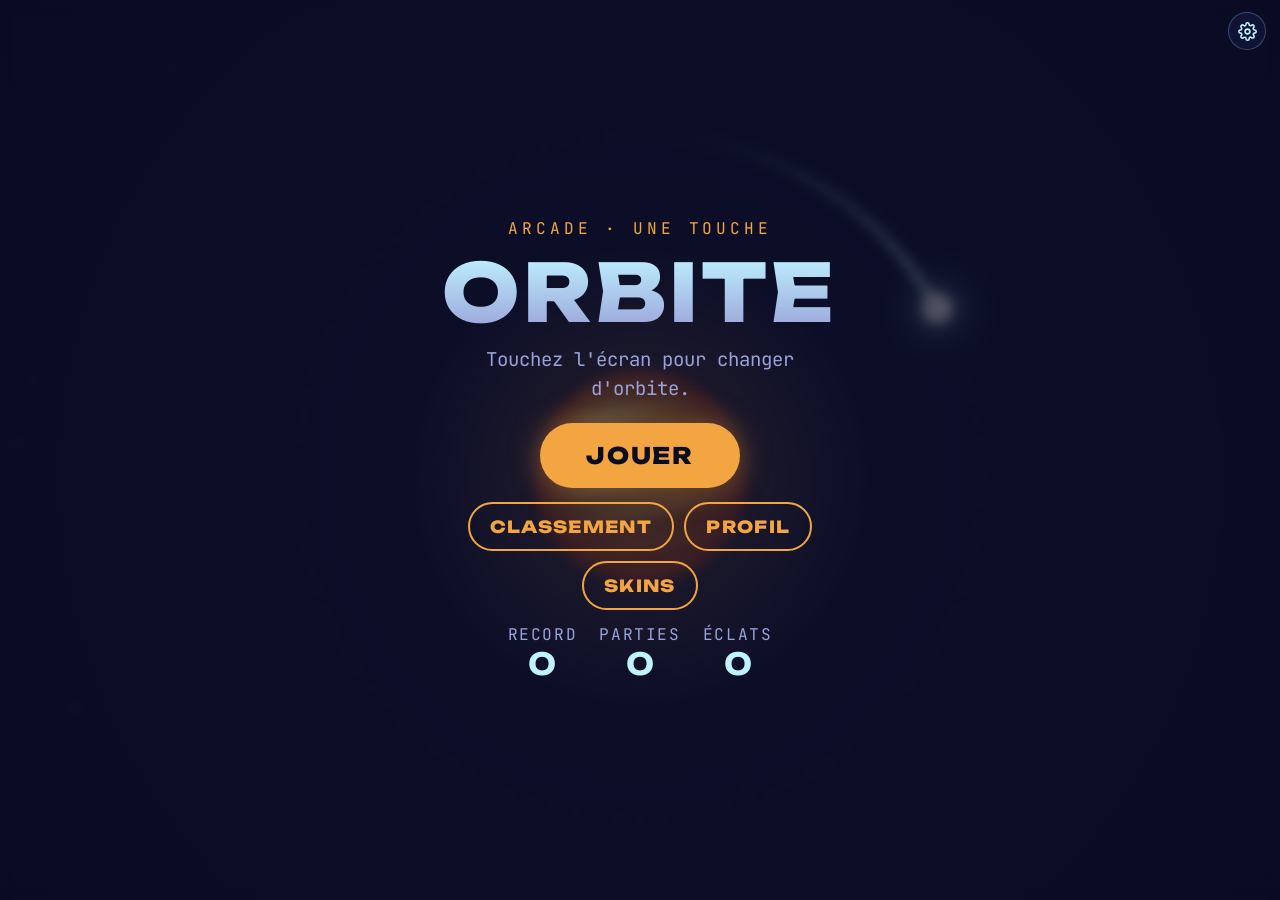
==== index.html @ b111a6ec "Version 2.2.2 (en test) : dessin allégé (halos, fond et planète copiés) Les halos des astéroïdes, de" ====
<!doctype html>
<html lang="fr">
<head>
<meta charset="utf-8">
<meta name="viewport" content="width=device-width, initial-scale=1, maximum-scale=1, user-scalable=no, viewport-fit=cover">
<meta name="apple-mobile-web-app-capable" content="yes">
<meta name="mobile-web-app-capable" content="yes">
<meta name="apple-mobile-web-app-status-bar-style" content="black-translucent">
<meta name="apple-mobile-web-app-title" content="Orbite">
<meta name="description" content="Jeu d'arcade à une touche : sautez d'une orbite à l'autre pour éviter les astéroïdes.">
<link rel="manifest" href="manifest.webmanifest">
<link rel="apple-touch-icon" href="icons/apple-touch-icon.png">
<link rel="icon" type="image/png" href="icons/icon-192.png">
<title>Orbite</title>
<meta name="theme-color" content="#0A0C22">
<link rel="preconnect" href="https://fonts.googleapis.com">
<link rel="stylesheet" href="https://fonts.googleapis.com/css2?family=Unbounded:wght@500;800&family=JetBrains+Mono:wght@500;700&display=swap">
<link rel="stylesheet" href="css/style.css?v=2.2.2">

</head>
<body>
<div id="stage"><canvas id="c" aria-label="Zone de jeu Orbite"></canvas></div>

<div class="hud" id="hud" hidden>
  <div class="score"><b id="sc">0</b><span id="hs">Record 0</span><span id="gm" class="gems">◆ 0</span></div>
  <div class="chrono"><b id="clock">0:00.0</b><span class="testtag" id="testTag" hidden></span></div>
  <div class="btns">
    <button class="icon" id="mute" aria-label="Couper le son"><svg viewBox="0 0 24 24" fill="none" stroke="currentColor" stroke-width="2" stroke-linecap="round" stroke-linejoin="round"><path d="M4 9h4l5-4v14l-5-4H4z"/><path id="wave" d="M16.5 8.5a5 5 0 0 1 0 7M19 6a8.5 8.5 0 0 1 0 12"/></svg></button>
    <button class="icon" id="pauseBtn" aria-label="Pause"><svg viewBox="0 0 24 24" fill="currentColor"><rect x="6" y="5" width="4" height="14" rx="1"/><rect x="14" y="5" width="4" height="14" rx="1"/></svg></button>
  </div>
</div>
<div class="banner" id="banner" hidden></div>
<div class="tuto" id="tuto" hidden>
  <div class="tuto-step" id="tutoStep"></div>
  <p id="tutoText"></p>
  <div class="tuto-prog" id="tutoProg"></div>
  <div class="tuto-row"><button class="pill buy" id="tutoNext" hidden>Suivant</button><button class="link" id="tutoSkip">Passer</button></div>
</div>
<div class="hint" id="hint" hidden>Touchez l'écran pour changer d'orbite</div>

<div class="overlay" id="menu">
  <div class="card">
    <button class="icon gear" id="setBtn" aria-label="Réglages"><svg viewBox="0 0 24 24" fill="none" stroke="currentColor" stroke-width="2" stroke-linecap="round" stroke-linejoin="round"><circle cx="12" cy="12" r="3"/><path d="M19.4 15a1.65 1.65 0 0 0 .33 1.82l.06.06a2 2 0 1 1-2.83 2.83l-.06-.06a1.65 1.65 0 0 0-1.82-.33 1.65 1.65 0 0 0-1 1.51V21a2 2 0 1 1-4 0v-.09A1.65 1.65 0 0 0 9 19.4a1.65 1.65 0 0 0-1.82.33l-.06.06a2 2 0 1 1-2.83-2.83l.06-.06A1.65 1.65 0 0 0 4.68 15a1.65 1.65 0 0 0-1.51-1H3a2 2 0 1 1 0-4h.09A1.65 1.65 0 0 0 4.6 9a1.65 1.65 0 0 0-.33-1.82l-.06-.06a2 2 0 1 1 2.83-2.83l.06.06A1.65 1.65 0 0 0 9 4.68a1.65 1.65 0 0 0 1-1.51V3a2 2 0 1 1 4 0v.09a1.65 1.65 0 0 0 1 1.51 1.65 1.65 0 0 0 1.82-.33l.06-.06a2 2 0 1 1 2.83 2.83l-.06.06A1.65 1.65 0 0 0 19.4 9a1.65 1.65 0 0 0 1.51 1H21a2 2 0 1 1 0 4h-.09a1.65 1.65 0 0 0-1.51 1z"/></svg></button>
    <div class="eyebrow">Arcade · une touche</div>
    <h1 id="title">ORBITE</h1>
    <p>Touchez l'écran pour changer d'orbite.</p>
    <button class="cta" id="play">JOUER</button>
    <div class="duo"><button class="cta ghost" id="boardBtn">CLASSEMENT</button><button class="cta ghost" id="profileBtn">PROFIL</button><button class="cta ghost" id="shopBtn">SKINS</button></div>
    <div class="stats"><div>Record<b id="menuBest">0</b></div><div>Parties<b id="menuGames">0</b></div><div>Éclats<b id="menuGems">0</b></div></div>
  </div>
</div>

<div class="overlay" id="howto" hidden>
  <div class="card">
    <div class="eyebrow">Comment jouer</div>
    <h2>Les règles</h2>
    <div class="rules">
      <span class="dot" style="background:var(--ion)"></span><span>Touchez l'écran pour faire sauter la sonde d'une orbite à l'autre</span>
      <span class="dot" style="background:var(--rock)"></span><span>Évitez les astéroïdes</span>
      <span class="dot" style="background:var(--ion)"></span><span>Votre score : le nombre de tours</span>
      <span class="dot" style="background:var(--sun)"></span><span>Classement en ligne : choisissez un pseudo, vos parties y sont envoyées automatiquement</span>
      <span class="dot" style="background:#FFFFFF"></span><span>Esquivez un astéroïde au tout dernier moment : c'est un frôlement. Enchaînez-les pour faire monter le multiplicateur (x2, x3…)</span>
      <span class="dot" style="background:var(--shard)"></span><span>Un éclat ◆ apparaît tous les 5 tours, à dépenser en skins</span>
      <span class="dot" style="background:transparent;border:2px solid var(--shard)"></span><span>Les éclats rares, collés à un astéroïde, valent 3 ◆</span>
      <span class="dot" style="background:#FF4D6D"></span><span>30 tours : pluie d'astéroïdes, ils arrivent plus souvent</span>
      <span class="dot" style="background:#19E6D2"></span><span>40 tours : astéroïdes rapides, repérez leur traînée</span>
      <span class="dot" style="background:#B46BFF"></span><span>50 tours : inversions du sens de rotation, puis tous les 8 tours</span>
      <span class="dot" style="background:#FFD66B"></span><span>Nouveau record : tout passe à l'or</span>
      <span class="dot" style="background:conic-gradient(#FF4D6D,#19E6D2,#B46BFF,#FFD66B,#FF4D6D)"></span><span>À chaque palier, son nom s'affiche en haut et les orbites prennent sa couleur</span>
    </div>
    <button class="cta" id="tutoAgain">REFAIRE LE DIDACTICIEL</button>
    <button class="link" id="howClose">Retour aux réglages</button>
  </div>
</div>

<div class="overlay" id="board" hidden>
  <div class="card boardcard">
    <div class="eyebrow">Classement en ligne</div>
    <h2>Les meilleurs</h2>
    <div class="seg" id="boardPeriod" role="group" aria-label="Période"><button data-p="week">Cette semaine</button><button data-p="all">Tous les temps</button></div>
    <div class="chips" id="boardSort" role="group" aria-label="Classer par"><button class="chip" data-s="laps">Tours</button><button class="chip" data-s="gems">Éclats ◆</button><button class="chip" data-s="chain">Série de frôlés</button></div>
    <div class="lbnote" id="boardNote"></div>
    <ol class="lb" id="boardList"></ol>
    <div class="lbmsg" id="boardMsg"></div>
    <div class="lbme" id="boardMe"></div>
    <button class="link" id="boardClose">Retour à l'accueil</button>
  </div>
</div>

<div class="overlay" id="pseudoBox" hidden>
  <div class="card">
    <div class="eyebrow">Classement en ligne</div>
    <h2>Votre pseudo</h2>
    <p>Il s'affichera dans le classement. De 3 à 16 caractères : lettres, chiffres, espace, point, tiret ou _.</p>
    <input class="field" id="pseudoInput" maxlength="16" autocomplete="off" autocapitalize="off" spellcheck="false" placeholder="Ex. : Comète_42" aria-label="Pseudo">
    <div class="pinfo" id="pseudoInfo"></div>
    <div class="err" id="pseudoErr" role="alert"></div>
    <button class="cta" id="pseudoOk">VALIDER</button>
    <button class="link" id="pseudoLater">Plus tard</button>
    <p class="note">Seuls votre pseudo et vos scores sont envoyés. Aucune donnée personnelle.</p>
  </div>
</div>

<div class="overlay" id="profile" hidden>
  <div class="card profcard">
    <div class="eyebrow">Profil</div>
    <canvas class="avatar" id="profAvatar" aria-hidden="true"></canvas>
    <div class="pname" id="profName"></div>
    <div class="ranks" id="profRanks"></div>
    <section class="psec"><h3>Performances</h3>
      <div class="pgrid">
        <div class="ptile phero"><div><div class="pl">Record</div><div class="pv" id="pBest">0 tours</div></div><div class="pl" id="pBestDate"></div></div>
        <div class="ptile"><div class="pv" id="pChain">x0</div><div class="pl">Meilleure série de frôlements</div></div>
        <div class="ptile"><div class="pv" id="pNearRun">0</div><div class="pl">Frôlements en une partie</div></div>
        <div class="ptile"><div class="pv gold" id="pGemsRun">0 ◆</div><div class="pl">Éclats en une partie</div></div>
        <div class="ptile"><div class="pv" id="pLongest">0:00</div><div class="pl">Plus longue partie</div></div>
      </div>
    </section>
    <section class="psec"><h3>Progression</h3>
      <div class="plist">
        <div class="prow"><span>Parties jouées</span><b id="pGames">0</b></div>
        <div class="prow"><span>Moyenne par partie</span><b id="pAvg">0 tours</b></div>
        <div class="prow"><span>Tours cumulés</span><b id="pLaps">0</b></div>
        <div class="prow"><span>Sauts cumulés</span><b id="pHops">0</b></div>
        <div class="prow"><span>Frôlements cumulés</span><b id="pNear">0</b></div>
        <div class="prow"><span>Éclats gagnés au total</span><b id="pGems">0 ◆</b></div>
      </div>
    </section>
    <section class="psec"><h3>Collection</h3>
      <div class="pskins" id="pSkins"></div>
      <div class="pprog"><span>Skins : <b id="pSkinCount">1 / 7</b></span><span id="pMezen"></span><div class="pbar"><i id="pMezenBar"></i></div></div>
    </section>
    <section class="psec"><h3>Bientôt</h3>
      <div class="psoon"><div><b>Défis du jour</b>Des défis renouvelés chaque jour</div><div><b>Skin secret</b>??? Atteindre une série de x…</div></div>
    </section>
    <div class="pfoot" id="profSince"></div>
    <button class="link" id="profClose">Retour à l'accueil</button>
  </div>
</div>

<div class="overlay" id="unlock" hidden>
  <div class="card">
    <div class="eyebrow" style="color:var(--shard)">Nouveau skin débloqué</div>
    <canvas class="unlockcv" id="unlockCv" aria-hidden="true"></canvas>
    <h2 id="unlockName"></h2>
    <div class="rarchip" id="unlockRar"></div>
    <button class="cta" id="unlockShare">PARTAGER</button>
    <button class="link" id="unlockClose">Continuer</button>
  </div>
</div>

<div class="overlay" id="sharebox" hidden>
  <div class="card">
    <div class="eyebrow">Partager</div>
    <img class="shareimg" id="shareImg" alt="Image à partager">
    <p class="note" id="shareHint"></p>
    <button class="cta" id="shareGo">PARTAGER</button>
    <button class="cta ghost" id="shareCopy">COPIER LE TEXTE</button>
    <button class="link" id="shareClose">Fermer</button>
  </div>
</div>

<div class="overlay" id="notice" hidden>
  <div class="card">
    <div class="eyebrow" style="color:var(--rock)">Progression corrigée</div>
    <h2>Pris la main dans le sac</h2>
    <p>Votre progression a été corrigée : des éclats et des skins avaient été obtenus en dehors du jeu, petit tricheur. Si vous avez des réclamations, veuillez vous plaindre au Boss !</p>
    <button class="cta" id="noticeOk">COMPRIS CHEF</button>
  </div>
</div>

<div class="overlay" id="settings" hidden>
  <div class="card setcard">
    <div class="eyebrow">Réglages</div>
    <h2>Réglages</h2>
    <div class="sgroup">
      <div class="srow"><div><b>Son</b><small>Effets sonores du jeu et des menus</small></div><button class="switch" id="swSound" role="switch" aria-label="Son"><i></i></button></div>
      <div class="srow"><div><b>Vibrations</b><small id="vibNote">Petites vibrations pendant la partie</small></div><button class="switch" id="swVib" role="switch" aria-label="Vibrations"><i></i></button></div>
      <div class="srow"><div><b>Réduire les effets lumineux</b><small>Atténue les éclairs, les secousses de l'écran et les étoiles filantes</small></div><button class="switch" id="swFx" role="switch" aria-label="Réduire les effets lumineux"><i></i></button></div>
      <div class="srow"><div><b>Afficher le chrono</b><small>Le temps de la partie, en haut de l'écran</small></div><button class="switch" id="swClock" role="switch" aria-label="Afficher le chrono"><i></i></button></div>
    </div>
    <div class="sgroup">
      <div class="srow"><div><b>Pseudo</b><small id="setPseudo">Aucun pseudo</small></div><button class="pill" id="setPseudoBtn">Changer</button></div>
      <div class="srow"><div><b>Comment jouer</b><small>Toutes les règles du jeu</small></div><button class="pill" id="howBtn">Voir</button></div>
      <div class="srow"><div><b>Didacticiel</b><small>Revoir comment jouer, pas à pas</small></div><button class="pill" id="setTuto">Revoir</button></div>
      <div class="srow"><div><b>Nouveautés</b><small>Version <span id="verLabel"></span></small></div><button class="pill" id="newsBtn">Voir</button></div>
    </div>
    <div class="sgroup scontact">
      <b>Un bug ? Une idée ?</b>
      <p>Envoie-moi un message en privé, fais pas le timide&nbsp;!</p>
    </div>
    <button class="link" id="setClose">Retour à l'accueil</button>
  </div>
</div>

<div class="overlay" id="shop" hidden>
  <div class="card shopcard">
    <div class="eyebrow">Boutique</div>
    <h2>Skins de la sonde</h2>
    <div class="wallet">◆ <b id="wallet">0</b> éclats</div>
    <div class="confirm" id="confirm" hidden>
      <p id="confirmText"></p>
      <div class="row"><button class="pill buy" id="confirmYes">Acheter</button><button class="pill" id="confirmNo">Annuler</button></div>
    </div>
    <div class="skins" id="skins"></div>
    <button class="link" id="shopClose">Retour à l'accueil</button>
  </div>
</div>

<div class="overlay" id="news" hidden>
  <div class="card">
    <div class="eyebrow">Nouveautés</div>
    <h2 id="newsTitle"></h2>
    <div class="newsdate" id="newsDate"></div>
    <ul class="notes" id="newsList"></ul>
    <button class="cta" id="newsOk">COMPRIS</button>
    <button class="link" id="newsHistoryBtn">Voir toutes les versions</button>
    <div class="history" id="newsHistory" hidden></div>
  </div>
</div>
<button class="updatebar" id="updateBar" hidden>Nouvelle version disponible <b>Toucher pour mettre à jour</b></button>

<div class="overlay" id="paused" hidden>
  <div class="card">
    <div class="eyebrow">Pause</div>
    <h2>En suspens</h2>
    <button class="cta" id="resume">REPRENDRE</button>
    <button class="link" id="homeFromPause">Retour à l'accueil</button>
  </div>
</div>

<!-- hidden test mode: tap the ORBITE title 5 times on the home screen -->
<div class="overlay" id="test" hidden>
  <div class="card">
    <div class="eyebrow">Mode test</div>
    <h2>Commencer au tour</h2>
    <div class="stepper">
      <button class="icon" id="lapMinus" aria-label="Un tour de moins">−</button>
      <input id="lapInput" type="number" inputmode="numeric" min="0" max="200" step="1" value="29" aria-label="Tour de départ">
      <button class="icon" id="lapPlus" aria-label="Un tour de plus">+</button>
    </div>
    <div class="chips" id="lapChips">
      <button class="chip" data-lap="0">0</button><button class="chip" data-lap="29">29</button><button class="chip" data-lap="39">39</button><button class="chip" data-lap="49">49</button><button class="chip" data-lap="57">57</button><button class="chip" data-lap="70">70</button>
    </div>
    <p class="note">29 : juste avant la pluie<br>39 : avant les astéroïdes rapides<br>49 et 57 : avant une inversion</p>
    <div class="chips" id="kindChips" role="group" aria-label="Type de partie">
      <button class="chip" data-kind="random">Tirage normal</button><button class="chip" data-kind="normal">Normale</button><button class="chip" data-kind="hard">Difficile</button>
    </div>
    <div class="chips"><button class="chip" id="addGems">+1 000 ◆</button><button class="chip" id="unlockMezen">Débloquer Mezen</button><button class="chip" id="resetSkins">Remettre la boutique à zéro</button></div>
    <button class="cta" id="testGo">LANCER LE TEST</button>
    <button class="link" id="testClose">Fermer</button>
    <p class="note">Les parties de test ne comptent ni dans le record ni dans le nombre de parties.</p>
  </div>
</div>

<div class="overlay" id="over" hidden>
  <div class="card">
    <div class="eyebrow" id="overTitle">Collision</div>
    <div class="big" id="finalScore">0</div>
    <div class="eyebrow" style="color:var(--mist)">tours</div>
    <div class="new" id="newBest" hidden>Nouveau record</div>
    <div class="stats"><div>Record<b id="overBest">0</b></div><div>Temps<b id="overTime">0:00.0</b></div><div>Éclats<b id="overShards">0</b></div><div>Frôlés<b id="overNear">0</b></div></div>
    <div class="overrank" id="overRank" hidden></div>
    <button class="pill buy" id="overPseudo" hidden>Choisir un pseudo pour le classement</button>
    <button class="cta" id="again">REJOUER</button>
    <button class="cta ghost" id="shareRun">PARTAGER</button>
    <button class="link" id="homeFromOver">Retour à l'accueil</button>
  </div>
</div>

<script src="js/01-core.js?v=2.2.2"></script>
<script src="js/02-audio.js?v=2.2.2"></script>
<script src="js/03-world.js?v=2.2.2"></script>
<script src="js/04-ui.js?v=2.2.2"></script>
<script src="js/05-skins.js?v=2.2.2"></script>
<script src="js/06-tutorial.js?v=2.2.2"></script>
<script src="js/07-news.js?v=2.2.2"></script>
<script src="js/08-online.js?v=2.2.2"></script>
<script src="js/09-profile.js?v=2.2.2"></script>
<script src="js/10-settings.js?v=2.2.2"></script>
<script src="js/11-game.js?v=2.2.2"></script>

<script>
// Offline support: cache the game once it has been opened online.
if ('serviceWorker' in navigator) {
  addEventListener('load', () => navigator.serviceWorker.register('sw.js').catch(() => {}));
}
</script>
</body>
</html>
---- css/style.css ----
/* Layout: one full-screen canvas (space), HUD pinned to the safe-area corners, centered overlay cards for menu / pause / game over. Single deliberate dark look. */
:root{
  --void:#0A0C22;
  --void-2:#151A44;
  --sun:#F2A541;
  --ion:#BFF3FF;
  --rock:#FF4D6D;
  --shard:#FFD66B;
  --mist:#9AA3D9;
  --display:"Unbounded", "Arial Black", system-ui, sans-serif;
  --mono:"JetBrains Mono", ui-monospace, "SFMono-Regular", Menlo, monospace;
  color-scheme:dark;
}
[hidden]{display:none!important;}
html{font-size:clamp(16px, 4.4vw, 19px);}
html,body{height:100%;margin:0;overscroll-behavior:none;}
body{-webkit-touch-callout:none;}
body{background:var(--void);color:var(--ion);overflow:hidden;font-family:var(--mono);-webkit-user-select:none;user-select:none;-webkit-tap-highlight-color:transparent;touch-action:manipulation;}
#stage{position:fixed;inset:0;}
canvas{display:block;width:100%;height:100%;touch-action:none;}
.hud{position:fixed;top:0;left:0;right:0;display:flex;justify-content:space-between;align-items:flex-start;gap:12px;
  padding-top:calc(env(safe-area-inset-top,0px) + 14px);
  padding-left:max(16px, env(safe-area-inset-left,0px));padding-right:max(16px, env(safe-area-inset-right,0px));pointer-events:none;}
.score{display:flex;flex-direction:column;gap:2px;}
.score b{font-family:var(--display);font-weight:800;font-size:2.9rem;line-height:1;font-variant-numeric:tabular-nums;}
.score .gems{color:var(--shard);}
.score span{font-size:.85rem;letter-spacing:.14em;text-transform:uppercase;color:var(--mist);font-variant-numeric:tabular-nums;}
.btns{display:flex;gap:8px;pointer-events:auto;}
.icon{width:52px;height:52px;border-radius:50%;border:1px solid rgba(191,243,255,.25);background:rgba(21,26,68,.6);color:var(--ion);display:grid;place-items:center;cursor:pointer;padding:0;}
.icon:focus-visible,.cta:focus-visible{outline:2px solid var(--shard);outline-offset:3px;}
.icon svg{width:24px;height:24px;}
.overlay{position:fixed;inset:0;overflow-y:auto;-webkit-overflow-scrolling:touch;overscroll-behavior:contain;display:grid;justify-items:center;align-items:start;padding-left:max(16px, env(safe-area-inset-left,0px));padding-right:max(16px, env(safe-area-inset-right,0px));padding-top:calc(env(safe-area-inset-top,0px) + 20px);padding-bottom:calc(env(safe-area-inset-bottom,0px) + 20px);
  background:rgba(10,12,34,.72);-webkit-backdrop-filter:blur(6px);backdrop-filter:blur(6px);}
.card{max-width:360px;width:100%;margin-block:auto;text-align:center;display:flex;flex-direction:column;align-items:center;gap:14px;}
.eyebrow{font-size:.85rem;letter-spacing:.24em;text-transform:uppercase;color:var(--sun);}
h1{font-family:var(--display);font-weight:800;font-size:clamp(2.8rem,14vw,4.2rem);letter-spacing:.04em;margin:0;line-height:1;text-wrap:balance;
  background:linear-gradient(180deg,var(--ion),var(--mist));-webkit-background-clip:text;background-clip:text;color:transparent;}
h2{font-family:var(--display);font-weight:800;font-size:2.2rem;margin:0;text-wrap:balance;}
.stepper{display:flex;align-items:center;gap:14px;}
.stepper input{width:4.2ch;text-align:center;font-family:var(--display);font-weight:800;font-size:2.4rem;color:var(--ion);background:transparent;border:0;border-bottom:2px solid rgba(191,243,255,.3);padding:2px 0;-moz-appearance:textfield;font-variant-numeric:tabular-nums;}
.stepper input::-webkit-outer-spin-button,.stepper input::-webkit-inner-spin-button{-webkit-appearance:none;margin:0;}
.stepper input:focus-visible{outline:none;border-bottom-color:var(--shard);}
.stepper .icon{font-size:1.4rem;font-family:var(--mono);}
.chips{display:flex;flex-wrap:wrap;justify-content:center;gap:8px;}
.chip{font-family:var(--mono);font-size:.95rem;color:var(--ion);background:rgba(21,26,68,.6);border:1px solid rgba(191,243,255,.25);border-radius:999px;padding:8px 14px;cursor:pointer;}
.chip[aria-pressed="true"]{background:var(--ion);color:var(--void);border-color:var(--ion);}
.chip:focus-visible,.link:focus-visible{outline:2px solid var(--shard);outline-offset:2px;}
.link{background:none;border:0;color:var(--mist);font-family:var(--mono);font-size:.82rem;text-decoration:underline;text-underline-offset:3px;cursor:pointer;padding:8px;font-size:.95rem;}
.note{font-size:.85rem !important;}
.testtag{font-size:.72rem;letter-spacing:.16em;text-transform:uppercase;color:var(--shard);}
#title{cursor:default;}
.card p{margin:0;color:var(--mist);line-height:1.5;font-size:1rem;max-width:30ch;}
.rules{display:grid;grid-template-columns:auto 1fr;gap:8px 12px;text-align:left;font-size:.95rem;line-height:1.35;color:var(--mist);}
.dot{width:12px;height:12px;border-radius:50%;margin-top:3px;}
.cta{font-family:var(--display);font-weight:800;font-size:1.2rem;letter-spacing:.08em;color:var(--void);background:var(--sun);border:0;border-radius:999px;padding:18px 46px;cursor:pointer;margin-top:6px;box-shadow:0 0 32px rgba(242,165,65,.35);}
.cta:active{transform:scale(.97);}
.gear{position:fixed;top:calc(env(safe-area-inset-top,0px) + 12px);right:max(14px, env(safe-area-inset-right,0px));width:38px;height:38px;z-index:2;}
.gear svg{width:19px;height:19px;}
.setcard{max-width:440px;}
.sgroup{width:100%;display:flex;flex-direction:column;background:rgba(21,26,68,.55);border-radius:16px;padding:4px 14px;text-align:left;}
.srow{display:flex;align-items:center;justify-content:space-between;gap:12px;padding:12px 0;border-bottom:1px solid rgba(154,163,217,.14);}
.srow:last-child{border-bottom:0;}
.srow > div{display:flex;flex-direction:column;gap:2px;min-width:0;}
.srow b{font-size:.95rem;color:var(--ion);}
.srow small{font-size:.75rem;color:var(--mist);line-height:1.35;}
.srow .pill{margin-top:0;flex-shrink:0;}
.switch{flex-shrink:0;width:52px;height:30px;border-radius:999px;border:0;background:rgba(154,163,217,.28);position:relative;cursor:pointer;padding:0;transition:background .2s;}
.switch i{position:absolute;top:3px;left:3px;width:24px;height:24px;border-radius:50%;background:#fff;transition:transform .2s;}
.switch[aria-checked="true"]{background:var(--sun);}
.switch[aria-checked="true"] i{transform:translateX(22px);}
.switch:disabled{opacity:.4;cursor:default;}
.switch:focus-visible{outline:2px solid var(--shard);outline-offset:2px;}
.scontact{padding:12px 14px;gap:4px;}
.scontact b{color:var(--ion);}
.scontact p{margin:0;color:var(--mist);font-size:.9rem;max-width:none;}
.profcard{max-width:440px;}
.avatar{width:84px;height:84px;display:block;}
.pname{font-family:var(--display);font-weight:800;font-size:1.5rem;margin-top:-6px;}
.ranks{display:flex;gap:8px;flex-wrap:wrap;justify-content:center;font-size:.8rem;}
.ranks span{border-radius:999px;padding:5px 11px;background:rgba(191,243,255,.08);border:1px solid rgba(191,243,255,.22);}
.ranks b{color:var(--shard);}
.psec{width:100%;display:flex;flex-direction:column;gap:8px;text-align:left;}
.psec h3{margin:0;font-family:var(--mono);font-weight:500;font-size:.72rem;letter-spacing:.2em;text-transform:uppercase;color:var(--mist);display:flex;align-items:center;gap:8px;}
.psec h3::after{content:"";flex:1;height:1px;background:rgba(154,163,217,.22);}
.pgrid{display:grid;grid-template-columns:repeat(2,minmax(0,1fr));gap:8px;}
.ptile{background:rgba(21,26,68,.62);border-radius:14px;padding:10px 12px;display:flex;flex-direction:column;gap:2px;min-width:0;}
.ptile.phero{grid-column:1/-1;flex-direction:row;align-items:center;justify-content:space-between;background:linear-gradient(90deg,rgba(242,165,65,.18),rgba(21,26,68,.62));border:1px solid rgba(242,165,65,.35);}
.pv{font-family:var(--display);font-weight:800;font-size:1.3rem;font-variant-numeric:tabular-nums;}
.phero .pv{font-size:1.9rem;color:var(--sun);}
.pv.gold{color:var(--shard);}
.pl{font-size:.72rem;color:var(--mist);line-height:1.3;}
.phero .pl:last-child{text-align:right;}
.plist{display:flex;flex-direction:column;}
.prow{display:flex;justify-content:space-between;gap:10px;font-size:.86rem;padding:8px 2px;border-bottom:1px dashed rgba(154,163,217,.18);}
.prow span{color:var(--mist);} .prow b{font-variant-numeric:tabular-nums;}
.pskins{display:flex;gap:8px;flex-wrap:wrap;}
.pskins canvas{width:38px;height:38px;border-radius:50%;background:rgba(21,26,68,.8);border:1px solid rgba(191,243,255,.18);}
.pskins canvas.off{opacity:.28;}
.pprog{display:flex;flex-direction:column;gap:6px;font-size:.8rem;color:var(--mist);}
.pprog b{color:var(--ion);}
.pbar{height:8px;border-radius:5px;background:rgba(191,243,255,.12);overflow:hidden;}
.pbar i{display:block;height:100%;background:#FF7AC8;border-radius:5px;min-width:2px;}
.psoon{display:grid;grid-template-columns:repeat(2,minmax(0,1fr));gap:8px;}
.psoon div{border:1px dashed rgba(154,163,217,.35);border-radius:14px;padding:10px 12px;font-size:.76rem;color:var(--mist);line-height:1.35;}
.psoon b{display:block;color:var(--ion);font-size:.84rem;margin-bottom:2px;}
.pfoot{font-size:.72rem;color:var(--mist);}
.unlockcv{width:180px;height:180px;display:block;}
.rarchip{font-size:.8rem;letter-spacing:.18em;text-transform:uppercase;border:1.5px solid;border-radius:999px;padding:4px 12px;}
.shareimg{width:100%;max-width:320px;border-radius:16px;box-shadow:0 12px 40px rgba(0,0,0,.5);}
.boardcard{max-width:440px;}
.seg{display:flex;width:100%;border:1px solid rgba(191,243,255,.25);border-radius:999px;padding:3px;gap:3px;}
.seg button{flex:1;font-family:var(--mono);font-size:.88rem;color:var(--mist);background:transparent;border:0;border-radius:999px;padding:9px 6px;cursor:pointer;}
.seg button[aria-pressed="true"]{background:var(--ion);color:var(--void);font-weight:700;}
.seg button:focus-visible{outline:2px solid var(--shard);outline-offset:2px;}
.lbnote{font-size:.75rem;color:var(--mist);letter-spacing:.06em;margin-top:-4px;}
.lb{list-style:none;margin:0;padding:0;width:100%;display:flex;flex-direction:column;gap:6px;text-align:left;}
.lb li{display:grid;grid-template-columns:2.2em minmax(0,1fr) auto;grid-template-rows:auto auto;column-gap:10px;align-items:center;padding:9px 12px;border-radius:12px;background:rgba(21,26,68,.55);border:1px solid transparent;}
.lb li.me{border-color:var(--sun);background:rgba(242,165,65,.1);}
.lb li.sep{margin-top:6px;}
.lb .rk{grid-column:1;grid-row:1 / span 2;font-family:var(--display);font-weight:800;font-size:1.05rem;color:var(--mist);text-align:center;font-variant-numeric:tabular-nums;}
.lb li.r1 .rk{color:#FFD66B;} .lb li.r2 .rk{color:#D9DEF2;} .lb li.r3 .rk{color:#E0A068;}
.lb .nm{grid-column:2;grid-row:1;font-weight:700;color:var(--ion);overflow:hidden;text-overflow:ellipsis;white-space:nowrap;}
.lb .val{grid-column:3;grid-row:1 / span 2;text-align:right;font-family:var(--display);font-weight:800;font-size:1.15rem;color:var(--ion);font-variant-numeric:tabular-nums;}
.lb small{grid-column:2;grid-row:2;font-size:.72rem;color:var(--mist);font-variant-numeric:tabular-nums;}
.lbmsg{font-size:.9rem;color:var(--mist);min-height:1em;}
.lbme{font-size:.85rem;color:var(--mist);display:flex;flex-wrap:wrap;gap:6px 10px;justify-content:center;align-items:center;}
.lbme b{color:var(--ion);}
.lbme .lbn{flex-basis:100%;font-size:.75rem;}
.field{width:100%;font-family:var(--mono);font-size:1.1rem;color:var(--ion);background:rgba(21,26,68,.7);border:1.5px solid rgba(191,243,255,.3);border-radius:12px;padding:12px 14px;text-align:center;}
.field:focus{outline:none;border-color:var(--shard);}
.pinfo{color:var(--sun);font-size:.88rem;min-height:1em;}
.lb .was{color:var(--sun);display:block;}
.err{color:var(--rock);font-size:.88rem;min-height:1.2em;}
.overrank{font-family:var(--mono);font-size:.95rem;color:var(--sun);}
.duo{display:flex;flex-wrap:wrap;justify-content:center;gap:10px;}
.duo .cta.ghost{padding:12px 20px;font-size:.88rem;}
.tuto{position:fixed;left:max(16px, env(safe-area-inset-left,0px));right:max(16px, env(safe-area-inset-right,0px));bottom:calc(env(safe-area-inset-bottom,0px) + 16px);margin-inline:auto;max-width:440px;
  background:rgba(10,12,34,.86);border:1px solid rgba(191,243,255,.25);border-radius:18px;padding:11px 14px 6px;display:flex;flex-direction:column;gap:4px;
  -webkit-backdrop-filter:blur(6px);backdrop-filter:blur(6px);text-align:left;}
.banner.hold{animation:bannerHold .5s ease forwards;}
@keyframes bannerHold{0%{opacity:0;transform:translateY(-50%) scale(.85)}60%{opacity:1;transform:translateY(-50%) scale(1.06)}100%{opacity:1;transform:translateY(-50%) scale(1)}}
.tuto-step{font-size:.72rem;letter-spacing:.16em;text-transform:uppercase;color:var(--sun);}
.tuto p{margin:0;color:var(--ion);font-size:.92rem;line-height:1.35;}
.tuto-prog{font-size:.85rem;color:var(--shard);min-height:1.1em;font-variant-numeric:tabular-nums;}
.tuto-row{display:flex;align-items:center;justify-content:space-between;gap:10px;}
.tuto-row .pill{margin-top:0;}
.tuto-row .link{margin-left:auto;}
.score b.glow{animation:scoreGlow .9s ease-in-out infinite alternate;}
@keyframes scoreGlow{from{text-shadow:0 0 0 transparent}to{text-shadow:0 0 18px var(--sun);color:var(--sun)}}
.version{font-size:.8rem;opacity:.85;}
.newsdate{font-size:.8rem;letter-spacing:.12em;text-transform:uppercase;color:var(--mist);margin-top:-6px;}
.notes{list-style:none;margin:0;padding:0;display:flex;flex-direction:column;gap:10px;text-align:left;width:100%;}
.notes li{position:relative;padding-left:22px;color:var(--ion);font-size:1rem;line-height:1.4;}
.notes li::before{content:"";position:absolute;left:4px;top:.5em;width:8px;height:8px;border-radius:2px;background:var(--sun);transform:rotate(45deg);}
.history{width:100%;display:flex;flex-direction:column;gap:16px;text-align:left;border-top:1px solid rgba(191,243,255,.15);padding-top:14px;}
.history h3{margin:0;font-family:var(--display);font-weight:800;font-size:1rem;color:var(--ion);}
.history h3 span{font-family:var(--mono);font-weight:500;font-size:.75rem;color:var(--mist);margin-left:8px;letter-spacing:.08em;}
.history .notes li{font-size:.88rem;color:var(--mist);}
.history .notes li::before{background:var(--mist);width:6px;height:6px;}
.updatebar{width:100%;
  font-family:var(--mono);font-size:.85rem;color:var(--void);background:var(--sun);border:0;border-radius:999px;padding:12px 18px;cursor:pointer;box-shadow:0 0 24px rgba(242,165,65,.3);text-align:center;}
.updatebar b{display:block;margin-top:2px;font-weight:700;text-decoration:underline;text-underline-offset:2px;}
.updatebar:focus-visible{outline:2px solid var(--ion);outline-offset:3px;}
.cta.ghost{background:transparent;color:var(--sun);border:2px solid var(--sun);box-shadow:none;font-size:1rem;padding:12px 34px;margin-top:0;}
.shopcard{max-width:440px;}
.wallet{font-family:var(--display);font-weight:800;font-size:1.4rem;color:var(--shard);}
.wallet b{font-variant-numeric:tabular-nums;}
.skins{display:grid;grid-template-columns:repeat(2, minmax(0, 1fr));gap:10px;width:100%;}
.skin{display:flex;flex-direction:column;align-items:center;gap:4px;padding:10px 8px 12px;border-radius:16px;border:1px solid color-mix(in srgb, var(--rar) 45%, transparent);background:rgba(21,26,68,.55);min-width:0;}
.skin.on{border-color:var(--rar);box-shadow:0 0 0 1px var(--rar) inset;}
.skin canvas{width:100%;height:84px;display:block;}
.skin b{font-family:var(--display);font-weight:800;font-size:1rem;}
.skin .rar{font-size:.72rem;letter-spacing:.16em;text-transform:uppercase;color:var(--rar);}
.skin small{font-size:.72rem;color:var(--mist);line-height:1.35;min-height:1em;text-align:center;}
.pill{font-family:var(--mono);font-weight:700;font-size:.9rem;color:var(--ion);background:rgba(191,243,255,.08);border:1px solid rgba(191,243,255,.3);border-radius:999px;padding:8px 14px;cursor:pointer;margin-top:4px;}
.skin .bar{display:block;height:5px;border-radius:3px;background:rgba(191,243,255,.15);margin-top:5px;overflow:hidden;}
.skin .bar i{display:block;height:100%;background:var(--rar);min-width:2px;}
.pill.buy{background:var(--shard);color:var(--void);border-color:var(--shard);}
.pill:disabled{opacity:.55;cursor:default;}
.pill:focus-visible{outline:2px solid var(--shard);outline-offset:2px;}
.confirm{width:100%;border:1px solid var(--shard);border-radius:16px;padding:12px;display:flex;flex-direction:column;gap:8px;align-items:center;background:rgba(255,214,107,.06);}
.confirm .row{display:flex;gap:10px;}
.big{font-family:var(--display);font-weight:800;font-size:5.2rem;line-height:1;font-variant-numeric:tabular-nums;color:var(--ion);}
.stats{display:flex;flex-wrap:wrap;justify-content:center;gap:12px 22px;font-size:.85rem;color:var(--mist);letter-spacing:.1em;text-transform:uppercase;}
.stats b{display:block;font-size:1.6rem;color:var(--ion);font-family:var(--display);letter-spacing:0;}
.new{color:var(--shard);font-size:.95rem;letter-spacing:.2em;text-transform:uppercase;}
.chrono{display:flex;flex-direction:column;align-items:center;gap:4px;padding-top:6px;}
.chrono b{font-family:var(--mono);font-weight:700;font-size:1.4rem;font-variant-numeric:tabular-nums;letter-spacing:.02em;}
.banner{position:fixed;left:0;right:0;top:calc(env(safe-area-inset-top,0px) + 120px);transform:translateY(-50%);text-align:center;pointer-events:none;font-family:var(--display);font-weight:800;font-size:clamp(1.15rem,5.6vw,1.65rem);line-height:1.1;letter-spacing:.05em;text-transform:uppercase;text-wrap:balance;padding-left:max(16px, env(safe-area-inset-left,0px));padding-right:max(16px, env(safe-area-inset-right,0px));animation:bannerIn 1.9s ease forwards;}
@keyframes bannerIn{0%{opacity:0;transform:translateY(-50%) scale(.85)}10%{opacity:1;transform:translateY(-50%) scale(1.06)}18%{transform:translateY(-50%) scale(1)}78%{opacity:1}100%{opacity:0;transform:translateY(-50%) scale(1)}}
@media (prefers-reduced-motion: reduce){.banner{animation:bannerFade 1.9s linear forwards}@keyframes bannerFade{0%,80%{opacity:1}100%{opacity:0}}}
.hint{position:fixed;left:0;right:0;bottom:calc(env(safe-area-inset-bottom,0px) + 28px);text-align:center;font-size:.9rem;letter-spacing:.16em;text-transform:uppercase;color:var(--mist);pointer-events:none;transition:opacity .6s;}
@media (prefers-reduced-motion: reduce){.cta{box-shadow:none;}}
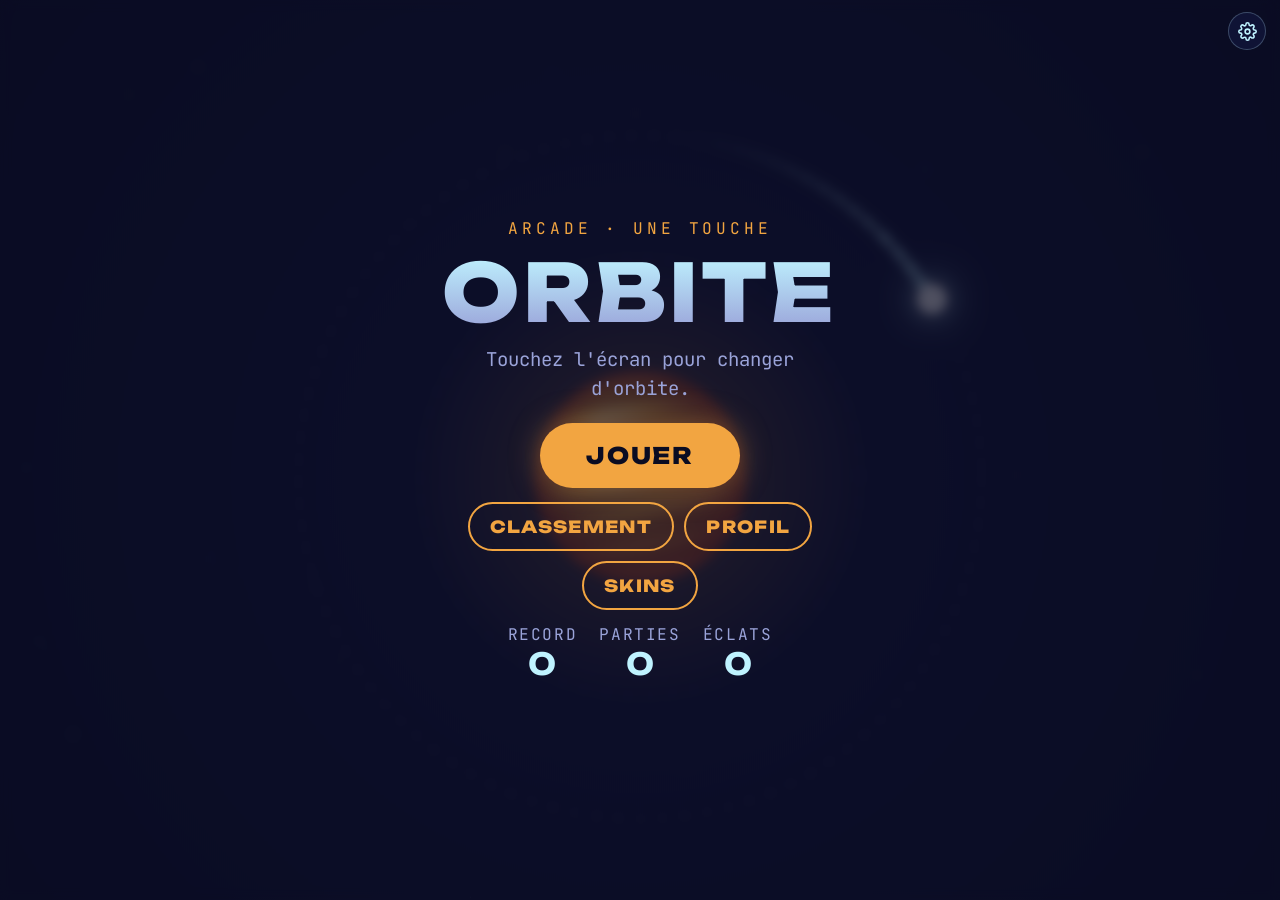
==== commit f02a52be: "Version 2.3 (en test) : seconde chance et flèche retour - Seconde chance : après une collision, repr" ====
--- a/index.html
+++ b/index.html
@@ -15,7 +15,7 @@
 <meta name="theme-color" content="#0A0C22">
 <link rel="preconnect" href="https://fonts.googleapis.com">
 <link rel="stylesheet" href="https://fonts.googleapis.com/css2?family=Unbounded:wght@500;800&family=JetBrains+Mono:wght@500;700&display=swap">
-<link rel="stylesheet" href="css/style.css?v=2.2.2">
+<link rel="stylesheet" href="css/style.css?v=2.3">
 
 </head>
 <body>
@@ -61,6 +61,7 @@
       <span class="dot" style="background:var(--sun)"></span><span>Classement en ligne : choisissez un pseudo, vos parties y sont envoyées automatiquement</span>
       <span class="dot" style="background:#FFFFFF"></span><span>Esquivez un astéroïde au tout dernier moment : c'est un frôlement. Enchaînez-les pour faire monter le multiplicateur (x2, x3…)</span>
       <span class="dot" style="background:var(--shard)"></span><span>Un éclat ◆ apparaît tous les 5 tours, à dépenser en skins</span>
+      <span class="dot" style="background:var(--shard)"></span><span>Touché ? Une seconde chance vous est proposée pour 100 ◆ : la partie reprend au même tour. Une seule fois par partie</span>
       <span class="dot" style="background:transparent;border:2px solid var(--shard)"></span><span>Les éclats rares, collés à un astéroïde, valent 3 ◆</span>
       <span class="dot" style="background:#FF4D6D"></span><span>30 tours : pluie d'astéroïdes, ils arrivent plus souvent</span>
       <span class="dot" style="background:#19E6D2"></span><span>40 tours : astéroïdes rapides, repérez leur traînée</span>
@@ -253,6 +254,19 @@
   </div>
 </div>
 
+<div class="overlay" id="second" hidden>
+  <div class="card">
+    <div class="eyebrow" style="color:var(--shard)">Seconde chance</div>
+    <div class="big" id="secondLaps">0</div>
+    <div class="eyebrow" style="color:var(--mist)">tours</div>
+    <p>Reprenez la partie là où elle s'est arrêtée. Une seule fois par partie.</p>
+    <button class="cta" id="secondYes">REPRENDRE · 100&nbsp;◆</button>
+    <div class="timebar" aria-hidden="true"><i id="secondBar"></i></div>
+    <p class="note">Vous avez <b id="secondWallet">0</b> ◆</p>
+    <button class="link" id="secondNo">Non merci</button>
+  </div>
+</div>
+
 <div class="overlay" id="over" hidden>
   <div class="card">
     <div class="eyebrow" id="overTitle">Collision</div>
@@ -268,17 +282,17 @@
   </div>
 </div>
 
-<script src="js/01-core.js?v=2.2.2"></script>
-<script src="js/02-audio.js?v=2.2.2"></script>
-<script src="js/03-world.js?v=2.2.2"></script>
-<script src="js/04-ui.js?v=2.2.2"></script>
-<script src="js/05-skins.js?v=2.2.2"></script>
-<script src="js/06-tutorial.js?v=2.2.2"></script>
-<script src="js/07-news.js?v=2.2.2"></script>
-<script src="js/08-online.js?v=2.2.2"></script>
-<script src="js/09-profile.js?v=2.2.2"></script>
-<script src="js/10-settings.js?v=2.2.2"></script>
-<script src="js/11-game.js?v=2.2.2"></script>
+<script src="js/01-core.js?v=2.3"></script>
+<script src="js/02-audio.js?v=2.3"></script>
+<script src="js/03-world.js?v=2.3"></script>
+<script src="js/04-ui.js?v=2.3"></script>
+<script src="js/05-skins.js?v=2.3"></script>
+<script src="js/06-tutorial.js?v=2.3"></script>
+<script src="js/07-news.js?v=2.3"></script>
+<script src="js/08-online.js?v=2.3"></script>
+<script src="js/09-profile.js?v=2.3"></script>
+<script src="js/10-settings.js?v=2.3"></script>
+<script src="js/11-game.js?v=2.3"></script>
 
 <script>
 // Offline support: cache the game once it has been opened online.
--- a/css/style.css
+++ b/css/style.css
@@ -191,3 +191,10 @@
 @media (prefers-reduced-motion: reduce){.banner{animation:bannerFade 1.9s linear forwards}@keyframes bannerFade{0%,80%{opacity:1}100%{opacity:0}}}
 .hint{position:fixed;left:0;right:0;bottom:calc(env(safe-area-inset-bottom,0px) + 28px);text-align:center;font-size:.9rem;letter-spacing:.16em;text-transform:uppercase;color:var(--mist);pointer-events:none;transition:opacity .6s;}
 @media (prefers-reduced-motion: reduce){.cta{box-shadow:none;}}
+
+/* back arrow (2.3): top left of every menu screen, same place on every phone */
+.back{position:fixed;top:calc(env(safe-area-inset-top,0px) + 12px);left:max(14px, env(safe-area-inset-left,0px));width:38px;height:38px;z-index:2;}
+.back svg{width:20px;height:20px;}
+/* second chance (2.3): time left to decide */
+.timebar{width:100%;max-width:240px;height:4px;border-radius:2px;background:rgba(191,243,255,.15);overflow:hidden;}
+.timebar i{display:block;height:100%;width:100%;background:var(--shard);border-radius:2px;}
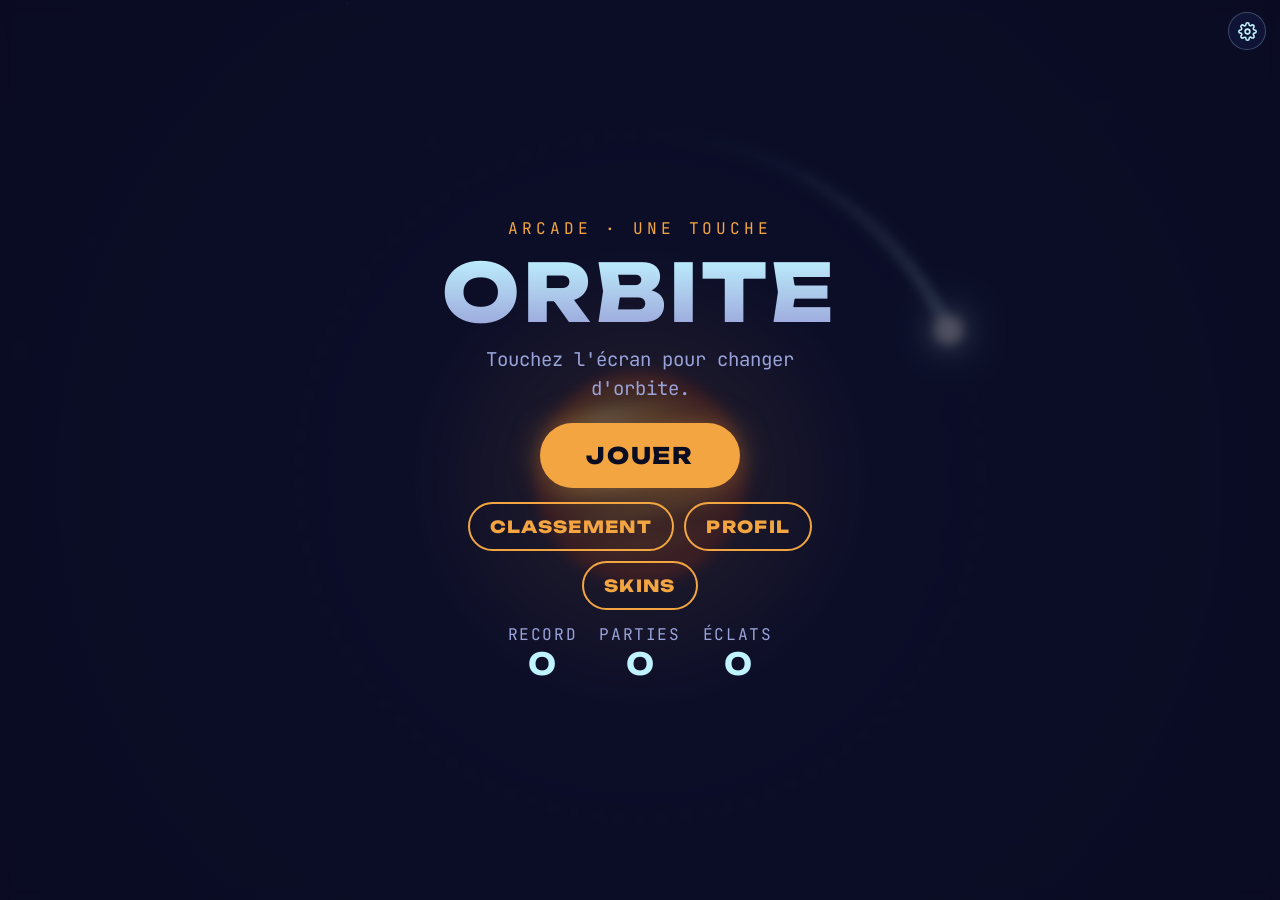
==== commit fe58854f: "2.3 : profil des joueurs depuis le classement Toucher un joueur du classement ouvre son profil : rec" ====
--- a/index.html
+++ b/index.html
@@ -88,6 +88,31 @@
   </div>
 </div>
 
+<div class="overlay" id="player" hidden>
+  <div class="card profcard">
+    <div class="eyebrow">Profil du joueur</div>
+    <canvas class="avatar" id="plAvatar" aria-hidden="true"></canvas>
+    <div class="pname" id="plName"></div>
+    <div class="ranks" id="plWas"></div>
+    <div class="lbmsg" id="plMsg"></div>
+    <section class="psec" id="plPerf" hidden><h3>Performances</h3>
+      <div class="pgrid">
+        <div class="ptile phero"><div><div class="pl">Record</div><div class="pv" id="plBest">0 tours</div></div><div class="pl" id="plBestDate"></div></div>
+        <div class="ptile"><div class="pv" id="plRank">—</div><div class="pl">Au classement de tous les temps</div></div>
+        <div class="ptile"><div class="pv" id="plChain">x0</div><div class="pl">Meilleure série de frôlements</div></div>
+        <div class="ptile"><div class="pv gold" id="plGems">0 ◆</div><div class="pl">Éclats en une partie</div></div>
+        <div class="ptile"><div class="pv" id="plGames">0</div><div class="pl">Parties classées</div></div>
+      </div>
+    </section>
+    <section class="psec" id="plColl" hidden><h3>Collection</h3>
+      <div class="pskins" id="plSkins"></div>
+      <div class="pprog"><span id="plSkinCount"></span></div>
+    </section>
+    <div class="pfoot" id="plSince"></div>
+    <button class="link" id="plClose">Retour au classement</button>
+  </div>
+</div>
+
 <div class="overlay" id="pseudoBox" hidden>
   <div class="card">
     <div class="eyebrow">Classement en ligne</div>
--- a/css/style.css
+++ b/css/style.css
@@ -193,8 +193,12 @@
 @media (prefers-reduced-motion: reduce){.cta{box-shadow:none;}}
 
 /* back arrow (2.3): top left of every menu screen, same place on every phone */
-.back{position:fixed;top:calc(env(safe-area-inset-top,0px) + 12px);left:max(14px, env(safe-area-inset-left,0px));width:38px;height:38px;z-index:2;}
+.back{position:fixed;top:calc(env(safe-area-inset-top,0px) + 12px);left:max(14px, env(safe-area-inset-left,0px));width:38px;height:38px;z-index:30;}
 .back svg{width:20px;height:20px;}
 /* second chance (2.3): time left to decide */
 .timebar{width:100%;max-width:240px;height:4px;border-radius:2px;background:rgba(191,243,255,.15);overflow:hidden;}
 .timebar i{display:block;height:100%;width:100%;background:var(--shard);border-radius:2px;}
+/* leaderboard rows open the player's profile (2.3) */
+.lb li[role="button"]{cursor:pointer;}
+.lb li[role="button"]:active{background:rgba(191,243,255,.12);}
+.lb li[role="button"]:focus-visible{outline:2px solid var(--shard);outline-offset:2px;}
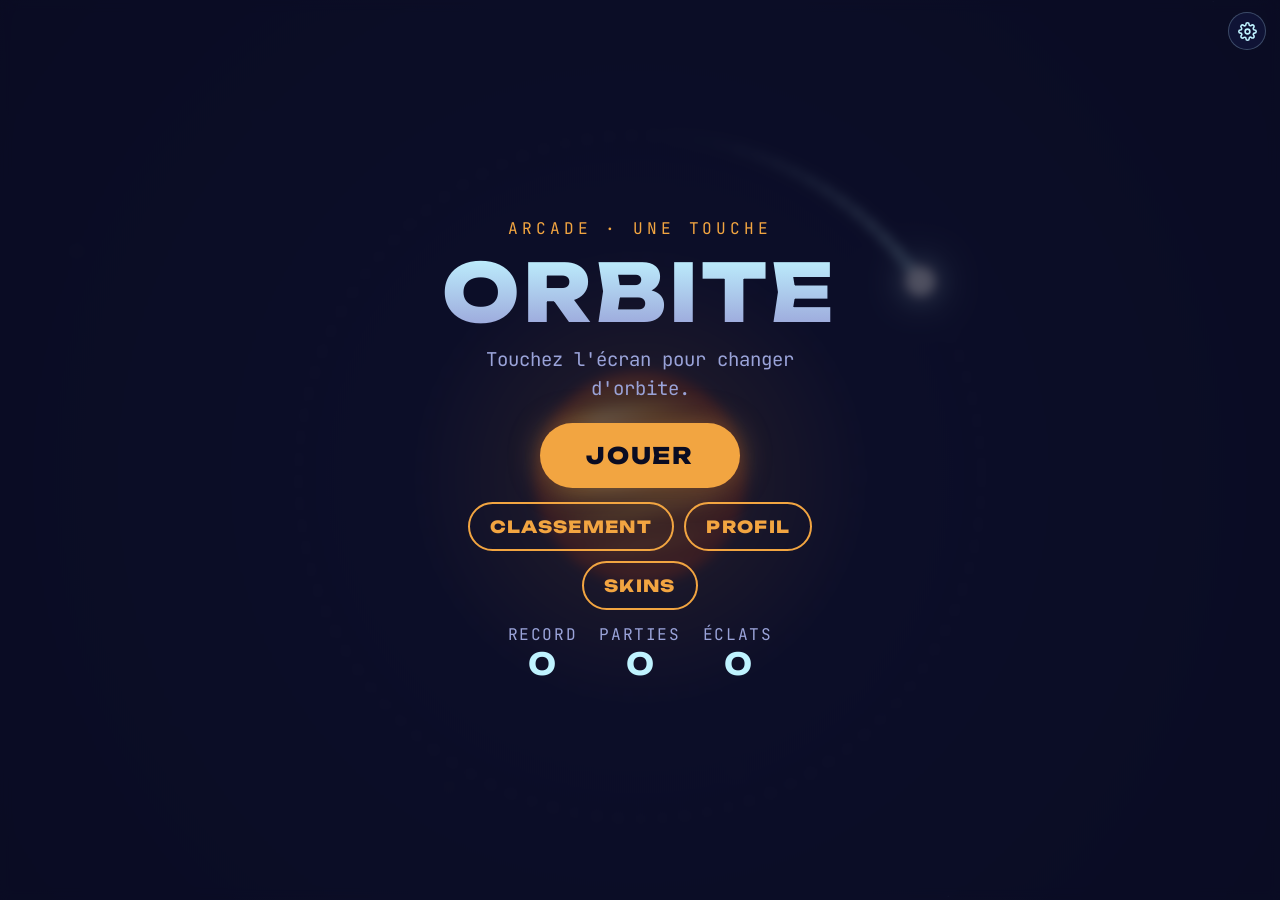
==== commit 34fbba5d: "Version 2.4 (en test) : répit avant les paliers, bonus 100/200, inversions folles - Tours 30, 40 et " ====
--- a/index.html
+++ b/index.html
@@ -15,7 +15,7 @@
 <meta name="theme-color" content="#0A0C22">
 <link rel="preconnect" href="https://fonts.googleapis.com">
 <link rel="stylesheet" href="https://fonts.googleapis.com/css2?family=Unbounded:wght@500;800&family=JetBrains+Mono:wght@500;700&display=swap">
-<link rel="stylesheet" href="css/style.css?v=2.3">
+<link rel="stylesheet" href="css/style.css?v=2.4">
 
 </head>
 <body>
@@ -66,8 +66,10 @@
       <span class="dot" style="background:#FF4D6D"></span><span>30 tours : pluie d'astéroïdes, ils arrivent plus souvent</span>
       <span class="dot" style="background:#19E6D2"></span><span>40 tours : astéroïdes rapides, repérez leur traînée</span>
       <span class="dot" style="background:#B46BFF"></span><span>50 tours : inversions du sens de rotation, puis tous les 8 tours</span>
+      <span class="dot" style="background:var(--shard)"></span><span>100 tours : 10 ◆ en bonus</span>
+      <span class="dot" style="background:#FF5BD8"></span><span>200 tours : inversions folles, plus rapides et imprévisibles, et 25 ◆ en bonus</span>
       <span class="dot" style="background:#FFD66B"></span><span>Nouveau record : tout passe à l'or</span>
-      <span class="dot" style="background:conic-gradient(#FF4D6D,#19E6D2,#B46BFF,#FFD66B,#FF4D6D)"></span><span>À chaque palier, son nom s'affiche en haut et les orbites prennent sa couleur</span>
+      <span class="dot" style="background:conic-gradient(#FF4D6D,#19E6D2,#B46BFF,#FFD66B,#FF4D6D)"></span><span>À chaque palier, son nom s'affiche en haut, les orbites prennent sa couleur et le ciel se dégage un instant pour vous laisser le lire</span>
     </div>
     <button class="cta" id="tutoAgain">REFAIRE LE DIDACTICIEL</button>
     <button class="link" id="howClose">Retour aux réglages</button>
@@ -266,9 +268,9 @@
       <button class="icon" id="lapPlus" aria-label="Un tour de plus">+</button>
     </div>
     <div class="chips" id="lapChips">
-      <button class="chip" data-lap="0">0</button><button class="chip" data-lap="29">29</button><button class="chip" data-lap="39">39</button><button class="chip" data-lap="49">49</button><button class="chip" data-lap="57">57</button><button class="chip" data-lap="70">70</button>
-    </div>
-    <p class="note">29 : juste avant la pluie<br>39 : avant les astéroïdes rapides<br>49 et 57 : avant une inversion</p>
+      <button class="chip" data-lap="0">0</button><button class="chip" data-lap="29">29</button><button class="chip" data-lap="39">39</button><button class="chip" data-lap="49">49</button><button class="chip" data-lap="57">57</button><button class="chip" data-lap="70">70</button><button class="chip" data-lap="99">99</button><button class="chip" data-lap="199">199</button>
+    </div>
+    <p class="note">29 : juste avant la pluie<br>39 : avant les astéroïdes rapides<br>49 et 57 : avant une inversion<br>99 : avant le bonus · 199 : avant les inversions folles</p>
     <div class="chips" id="kindChips" role="group" aria-label="Type de partie">
       <button class="chip" data-kind="random">Tirage normal</button><button class="chip" data-kind="normal">Normale</button><button class="chip" data-kind="hard">Difficile</button>
     </div>
@@ -307,17 +309,17 @@
   </div>
 </div>
 
-<script src="js/01-core.js?v=2.3"></script>
-<script src="js/02-audio.js?v=2.3"></script>
-<script src="js/03-world.js?v=2.3"></script>
-<script src="js/04-ui.js?v=2.3"></script>
-<script src="js/05-skins.js?v=2.3"></script>
-<script src="js/06-tutorial.js?v=2.3"></script>
-<script src="js/07-news.js?v=2.3"></script>
-<script src="js/08-online.js?v=2.3"></script>
-<script src="js/09-profile.js?v=2.3"></script>
-<script src="js/10-settings.js?v=2.3"></script>
-<script src="js/11-game.js?v=2.3"></script>
+<script src="js/01-core.js?v=2.4"></script>
+<script src="js/02-audio.js?v=2.4"></script>
+<script src="js/03-world.js?v=2.4"></script>
+<script src="js/04-ui.js?v=2.4"></script>
+<script src="js/05-skins.js?v=2.4"></script>
+<script src="js/06-tutorial.js?v=2.4"></script>
+<script src="js/07-news.js?v=2.4"></script>
+<script src="js/08-online.js?v=2.4"></script>
+<script src="js/09-profile.js?v=2.4"></script>
+<script src="js/10-settings.js?v=2.4"></script>
+<script src="js/11-game.js?v=2.4"></script>
 
 <script>
 // Offline support: cache the game once it has been opened online.
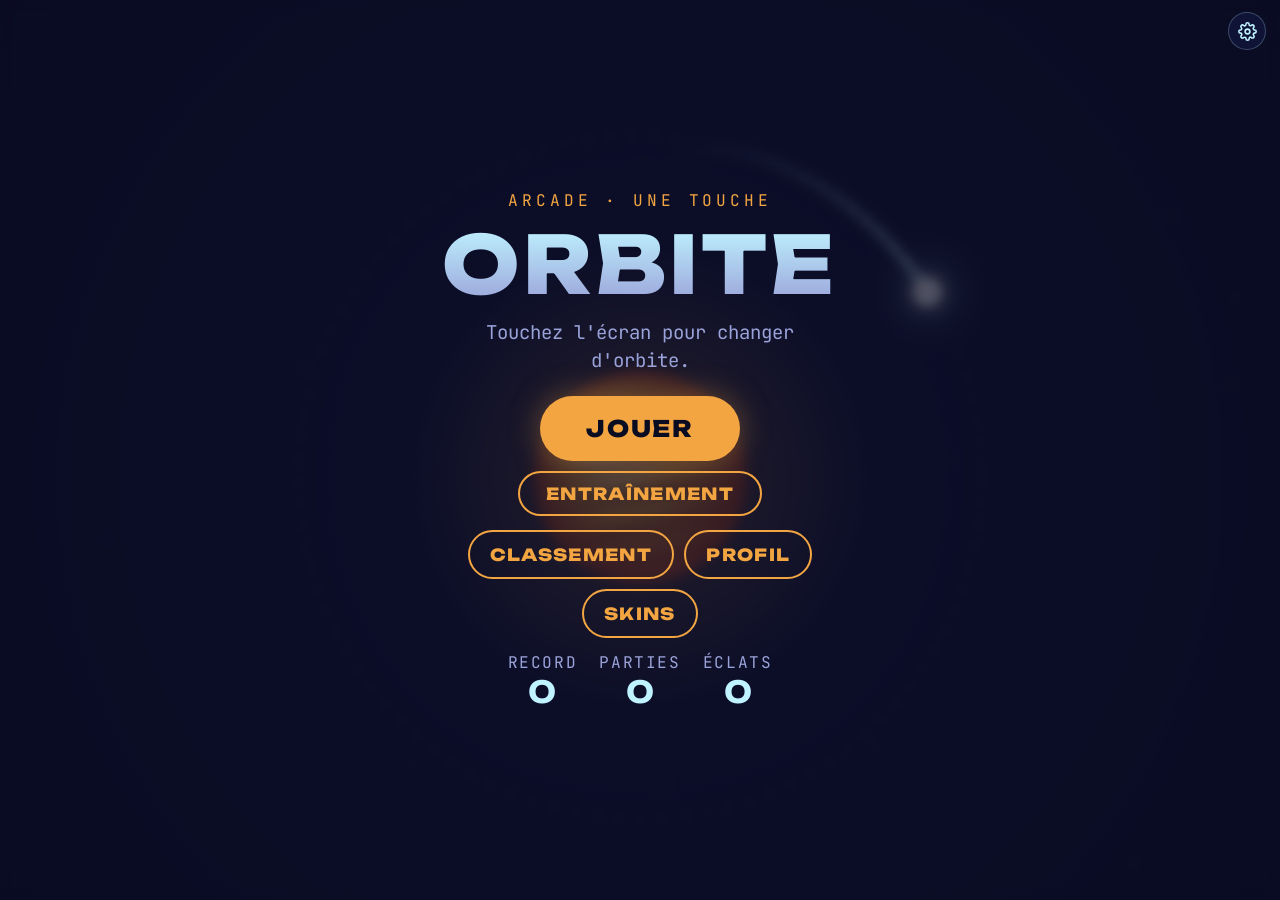
==== commit ee524135: "Version 2.5 (en test) : entraînement et didacticiel mis à jour - Entraînement : départ juste avant u" ====
--- a/index.html
+++ b/index.html
@@ -15,7 +15,7 @@
 <meta name="theme-color" content="#0A0C22">
 <link rel="preconnect" href="https://fonts.googleapis.com">
 <link rel="stylesheet" href="https://fonts.googleapis.com/css2?family=Unbounded:wght@500;800&family=JetBrains+Mono:wght@500;700&display=swap">
-<link rel="stylesheet" href="css/style.css?v=2.4">
+<link rel="stylesheet" href="css/style.css?v=2.5">
 
 </head>
 <body>
@@ -45,6 +45,7 @@
     <h1 id="title">ORBITE</h1>
     <p>Touchez l'écran pour changer d'orbite.</p>
     <button class="cta" id="play">JOUER</button>
+    <button class="cta ghost train" id="trainBtn">ENTRAÎNEMENT</button>
     <div class="duo"><button class="cta ghost" id="boardBtn">CLASSEMENT</button><button class="cta ghost" id="profileBtn">PROFIL</button><button class="cta ghost" id="shopBtn">SKINS</button></div>
     <div class="stats"><div>Record<b id="menuBest">0</b></div><div>Parties<b id="menuGames">0</b></div><div>Éclats<b id="menuGems">0</b></div></div>
   </div>
@@ -69,6 +70,7 @@
       <span class="dot" style="background:var(--shard)"></span><span>100 tours : 10 ◆ en bonus</span>
       <span class="dot" style="background:#FF5BD8"></span><span>200 tours : inversions folles, plus rapides et imprévisibles, et 25 ◆ en bonus</span>
       <span class="dot" style="background:#FFD66B"></span><span>Nouveau record : tout passe à l'or</span>
+      <span class="dot" style="background:var(--mist)"></span><span>Entraînement, depuis l'accueil : recommencez juste avant un palier déjà atteint, sans rien gagner ni perdre</span>
       <span class="dot" style="background:conic-gradient(#FF4D6D,#19E6D2,#B46BFF,#FFD66B,#FF4D6D)"></span><span>À chaque palier, son nom s'affiche en haut, les orbites prennent sa couleur et le ciel se dégage un instant pour vous laisser le lire</span>
     </div>
     <button class="cta" id="tutoAgain">REFAIRE LE DIDACTICIEL</button>
@@ -115,6 +117,16 @@
   </div>
 </div>
 
+<div class="overlay" id="train" hidden>
+  <div class="card">
+    <div class="eyebrow">Entraînement</div>
+    <h2>Choisissez un palier</h2>
+    <p>La partie commence juste avant le palier choisi. Rien ne compte : ni record, ni classement, ni éclats.</p>
+    <div class="trainlist" id="trainList"></div>
+    <button class="link" id="trainClose">Retour à l'accueil</button>
+  </div>
+</div>
+
 <div class="overlay" id="pseudoBox" hidden>
   <div class="card">
     <div class="eyebrow">Classement en ligne</div>
@@ -309,17 +321,17 @@
   </div>
 </div>
 
-<script src="js/01-core.js?v=2.4"></script>
-<script src="js/02-audio.js?v=2.4"></script>
-<script src="js/03-world.js?v=2.4"></script>
-<script src="js/04-ui.js?v=2.4"></script>
-<script src="js/05-skins.js?v=2.4"></script>
-<script src="js/06-tutorial.js?v=2.4"></script>
-<script src="js/07-news.js?v=2.4"></script>
-<script src="js/08-online.js?v=2.4"></script>
-<script src="js/09-profile.js?v=2.4"></script>
-<script src="js/10-settings.js?v=2.4"></script>
-<script src="js/11-game.js?v=2.4"></script>
+<script src="js/01-core.js?v=2.5"></script>
+<script src="js/02-audio.js?v=2.5"></script>
+<script src="js/03-world.js?v=2.5"></script>
+<script src="js/04-ui.js?v=2.5"></script>
+<script src="js/05-skins.js?v=2.5"></script>
+<script src="js/06-tutorial.js?v=2.5"></script>
+<script src="js/07-news.js?v=2.5"></script>
+<script src="js/08-online.js?v=2.5"></script>
+<script src="js/09-profile.js?v=2.5"></script>
+<script src="js/10-settings.js?v=2.5"></script>
+<script src="js/11-game.js?v=2.5"></script>
 
 <script>
 // Offline support: cache the game once it has been opened online.
--- a/css/style.css
+++ b/css/style.css
@@ -202,3 +202,13 @@
 .lb li[role="button"]{cursor:pointer;}
 .lb li[role="button"]:active{background:rgba(191,243,255,.12);}
 .lb li[role="button"]:focus-visible{outline:2px solid var(--shard);outline-offset:2px;}
+/* training (2.5) */
+.cta.ghost.train{padding:10px 26px;font-size:.88rem;margin-top:-4px;}
+.trainlist{width:100%;display:flex;flex-direction:column;gap:8px;}
+.trainlist button{display:grid;grid-template-columns:14px minmax(0,1fr) auto;align-items:center;column-gap:12px;width:100%;text-align:left;padding:13px 14px;border-radius:14px;background:rgba(21,26,68,.55);border:1px solid rgba(191,243,255,.14);color:var(--ion);font:inherit;cursor:pointer;}
+.trainlist button:active:not(:disabled){background:rgba(191,243,255,.12);}
+.trainlist .tdot{width:12px;height:12px;border-radius:50%;}
+.trainlist b{font-family:var(--display);font-weight:800;letter-spacing:.03em;}
+.trainlist small{grid-column:2;color:var(--mist);font-size:.8rem;}
+.trainlist .tlap{grid-row:1 / span 2;grid-column:3;font-family:var(--mono);color:var(--mist);font-size:.85rem;}
+.trainlist button:disabled{opacity:.45;cursor:default;}
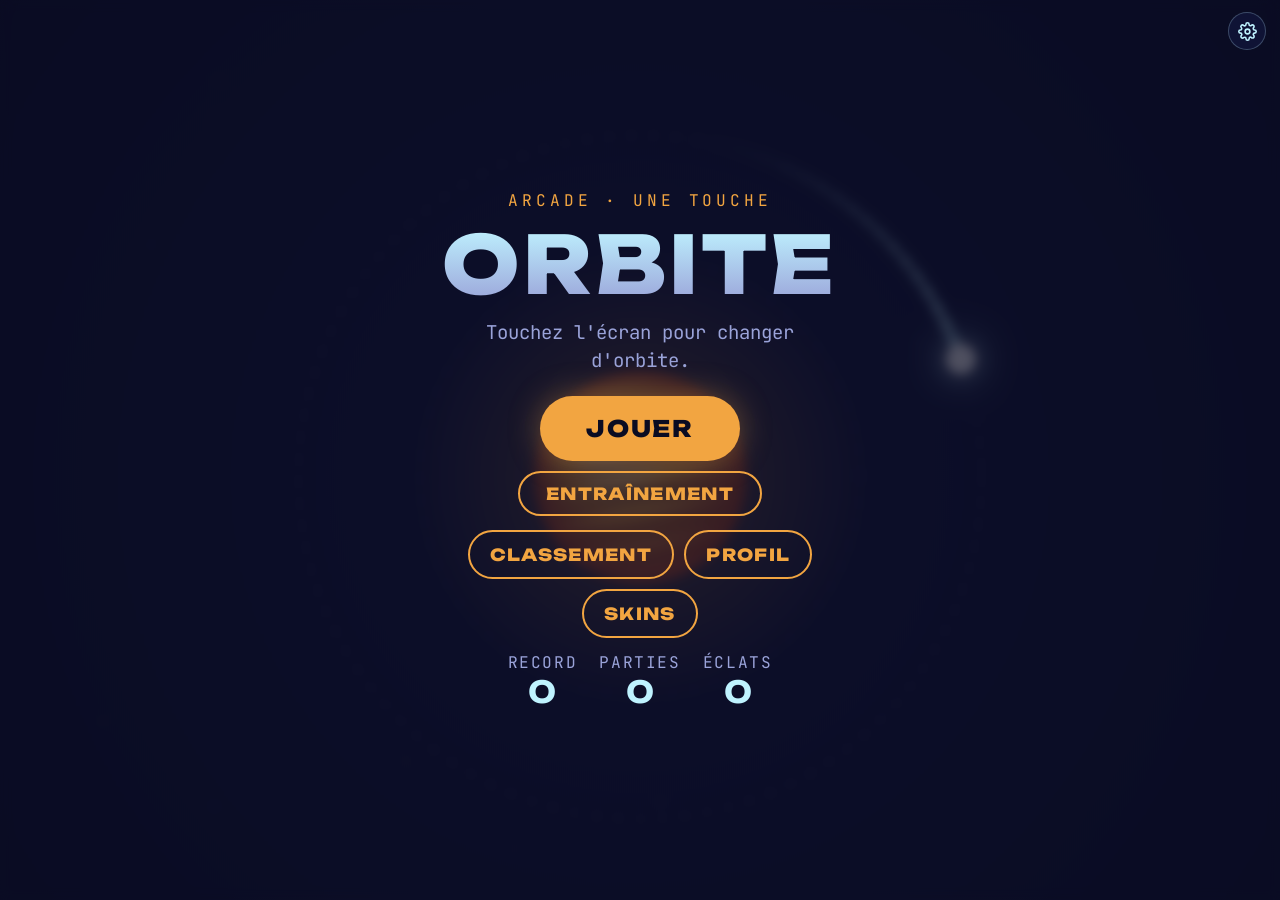
==== commit f8b34142: "2.5 : entraînement au tour de son choix (0 à 200) Co-Authored-By: Claude Opus 5.5 <noreply@anthropic" ====
--- a/index.html
+++ b/index.html
@@ -121,8 +121,17 @@
   <div class="card">
     <div class="eyebrow">Entraînement</div>
     <h2>Choisissez un palier</h2>
-    <p>La partie commence juste avant le palier choisi. Rien ne compte : ni record, ni classement, ni éclats.</p>
+    <p>Commencez juste avant un palier, ou au tour de votre choix. Rien ne compte : ni record, ni classement, ni éclats.</p>
     <div class="trainlist" id="trainList"></div>
+    <div class="trainfree">
+      <b>Tour au choix</b>
+      <div class="stepper">
+        <button class="icon" id="trMinus" aria-label="Un tour de moins">−</button>
+        <input id="trLap" type="number" inputmode="numeric" min="0" max="200" step="1" value="0" aria-label="Tour de départ">
+        <button class="icon" id="trPlus" aria-label="Un tour de plus">+</button>
+      </div>
+      <button class="cta" id="trGo">COMMENCER</button>
+    </div>
     <button class="link" id="trainClose">Retour à l'accueil</button>
   </div>
 </div>
--- a/css/style.css
+++ b/css/style.css
@@ -212,3 +212,6 @@
 .trainlist small{grid-column:2;color:var(--mist);font-size:.8rem;}
 .trainlist .tlap{grid-row:1 / span 2;grid-column:3;font-family:var(--mono);color:var(--mist);font-size:.85rem;}
 .trainlist button:disabled{opacity:.45;cursor:default;}
+.trainfree{width:100%;display:flex;flex-direction:column;align-items:center;gap:10px;padding:14px;border-radius:14px;background:rgba(21,26,68,.55);border:1px solid rgba(191,243,255,.14);}
+.trainfree b{font-family:var(--display);font-weight:800;letter-spacing:.03em;color:var(--ion);}
+.trainfree .cta{margin-top:0;padding:13px 38px;font-size:1rem;}
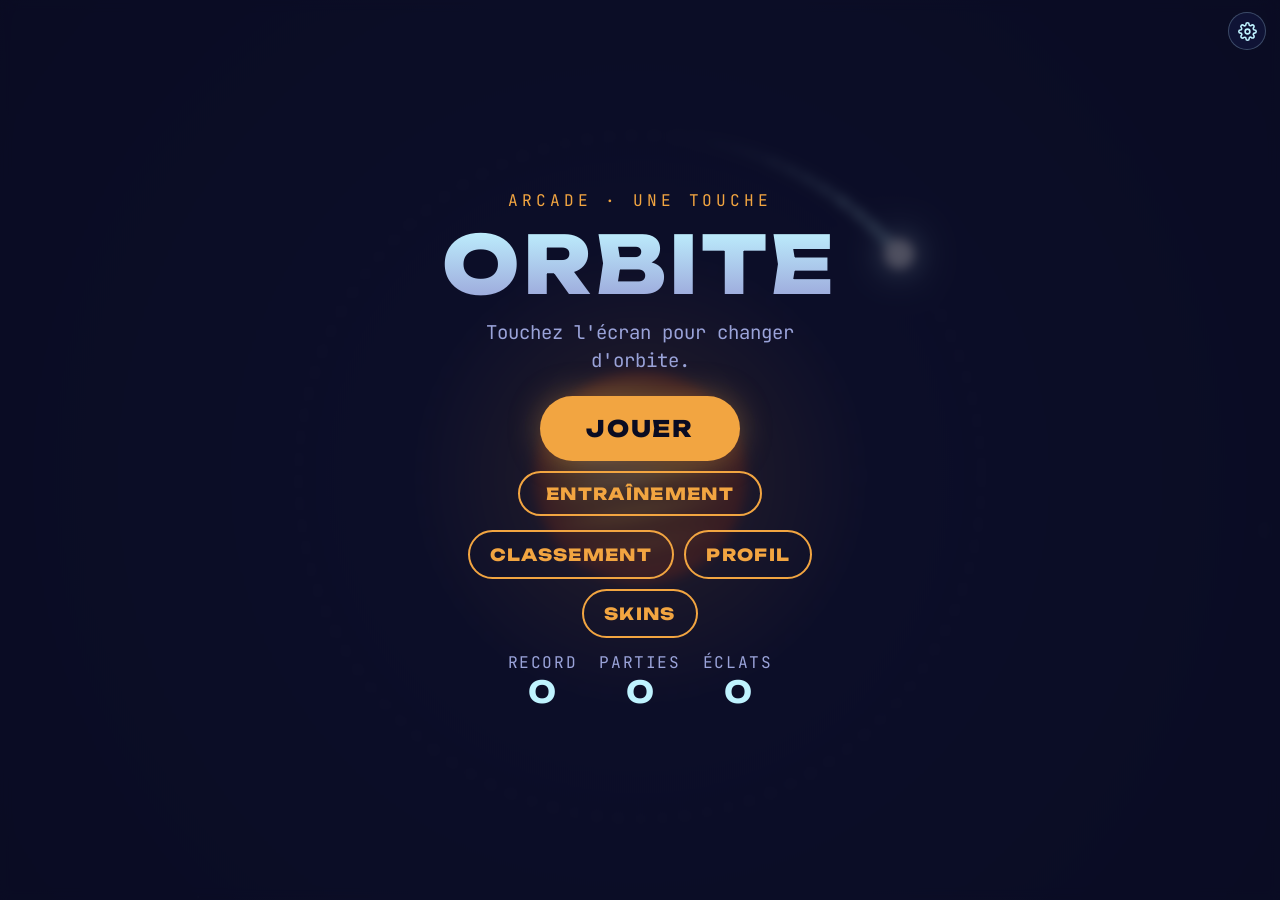
==== commit 2555adb3: "Version 2.5 : tous les paliers d'entraînement ouverts, date de publication Co-Authored-By: Claude Op" ====
--- a/index.html
+++ b/index.html
@@ -70,7 +70,7 @@
       <span class="dot" style="background:var(--shard)"></span><span>100 tours : 10 ◆ en bonus</span>
       <span class="dot" style="background:#FF5BD8"></span><span>200 tours : inversions folles, plus rapides et imprévisibles, et 25 ◆ en bonus</span>
       <span class="dot" style="background:#FFD66B"></span><span>Nouveau record : tout passe à l'or</span>
-      <span class="dot" style="background:var(--mist)"></span><span>Entraînement, depuis l'accueil : recommencez juste avant un palier déjà atteint, sans rien gagner ni perdre</span>
+      <span class="dot" style="background:var(--mist)"></span><span>Entraînement, depuis l'accueil : commencez juste avant un palier ou au tour de votre choix, sans rien gagner ni perdre</span>
       <span class="dot" style="background:conic-gradient(#FF4D6D,#19E6D2,#B46BFF,#FFD66B,#FF4D6D)"></span><span>À chaque palier, son nom s'affiche en haut, les orbites prennent sa couleur et le ciel se dégage un instant pour vous laisser le lire</span>
     </div>
     <button class="cta" id="tutoAgain">REFAIRE LE DIDACTICIEL</button>
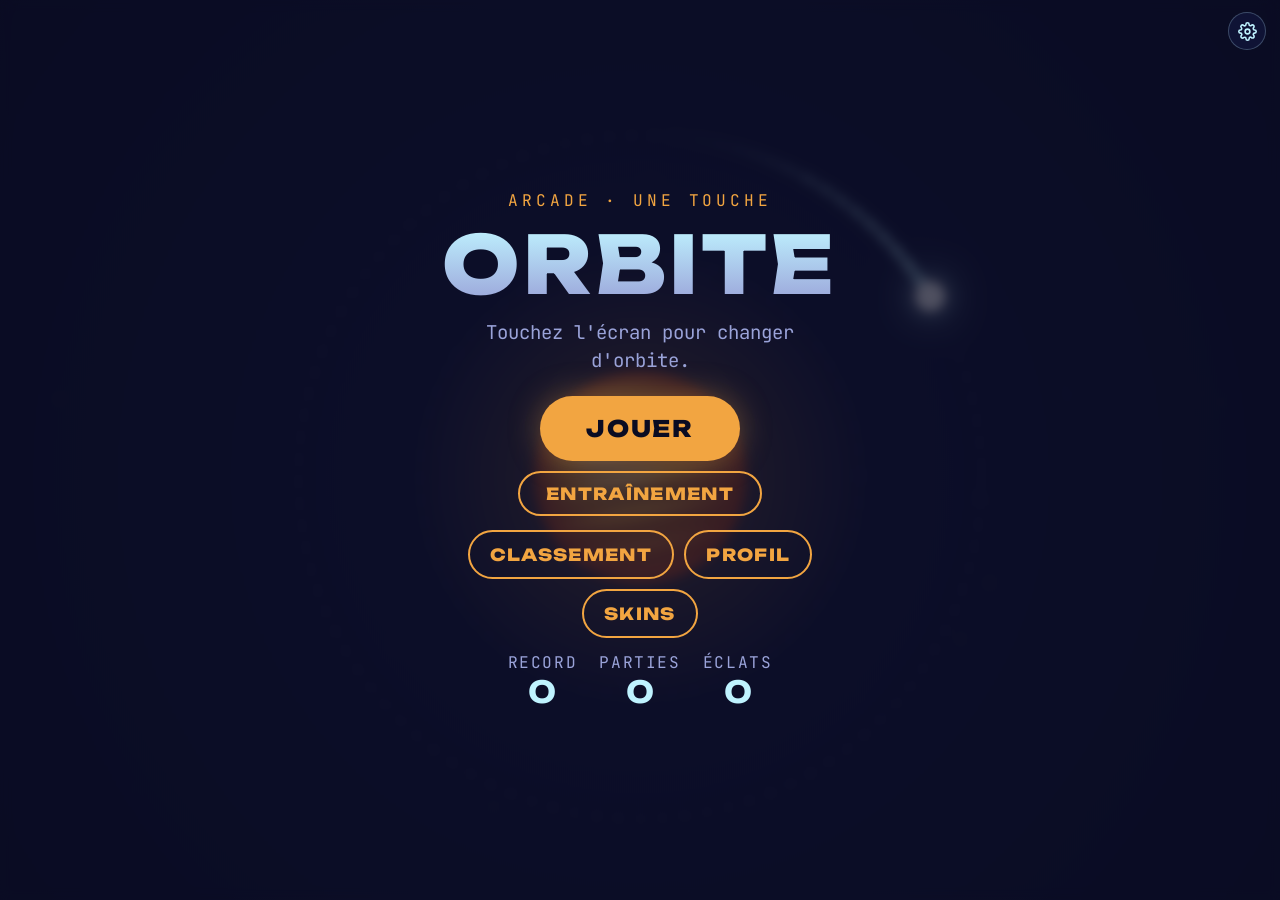
==== commit 135f64c5: "Version 2.6 (en test) : statistiques anonymes et page Confidentialité - Le jeu envoie des statistiqu" ====
--- a/index.html
+++ b/index.html
@@ -15,7 +15,7 @@
 <meta name="theme-color" content="#0A0C22">
 <link rel="preconnect" href="https://fonts.googleapis.com">
 <link rel="stylesheet" href="https://fonts.googleapis.com/css2?family=Unbounded:wght@500;800&family=JetBrains+Mono:wght@500;700&display=swap">
-<link rel="stylesheet" href="css/style.css?v=2.5">
+<link rel="stylesheet" href="css/style.css?v=2.6">
 
 </head>
 <body>
@@ -136,6 +136,30 @@
   </div>
 </div>
 
+<div class="overlay" id="privacy" hidden>
+  <div class="card privcard">
+    <div class="eyebrow">Réglages</div>
+    <h2>Confidentialité</h2>
+    <section class="psec"><h3>Sur votre téléphone</h3>
+      <p>Votre progression (record, éclats, skins, statistiques) et vos réglages restent sur cet appareil. Rien d'autre ne le quitte, à part ce qui suit.</p>
+    </section>
+    <section class="psec"><h3>Classement en ligne</h3>
+      <p>Si vous choisissez un pseudo, il est envoyé avec le résultat de vos parties (tours, durée, éclats, série de frôlements) et vos skins, pour le classement et votre profil public. Pas de nom, pas d'adresse e-mail, pas de compte.</p>
+    </section>
+    <section class="psec"><h3>Statistiques anonymes</h3>
+      <p>Pour améliorer le jeu, des statistiques sans pseudo sont envoyées, reliées à un numéro tiré au hasard : parties jouées, tours, paliers atteints, skins achetés, écrans ouverts, type d'appareil (iPhone, Android ou ordinateur).</p>
+      <div class="srow"><div><b>Partager les statistiques anonymes</b><small id="statsNote"></small></div><button class="switch" id="swStats" role="switch" aria-label="Partager les statistiques anonymes"><i></i></button></div>
+    </section>
+    <section class="psec"><h3>Où et combien de temps</h3>
+      <p>Sur un serveur en Europe (Supabase). Pas de publicité, aucun pistage par d'autres sociétés. Les statistiques anonymes sont effacées au bout de 13 mois.</p>
+    </section>
+    <section class="psec"><h3>Effacer vos données</h3>
+      <p>Envoyez-moi un message en privé avec votre pseudo (et votre numéro anonyme ci-dessus) : tout ce qui vous concerne sur le serveur sera effacé.</p>
+    </section>
+    <button class="link" id="privClose">Retour aux réglages</button>
+  </div>
+</div>
+
 <div class="overlay" id="pseudoBox" hidden>
   <div class="card">
     <div class="eyebrow">Classement en ligne</div>
@@ -233,6 +257,7 @@
       <div class="srow"><div><b>Comment jouer</b><small>Toutes les règles du jeu</small></div><button class="pill" id="howBtn">Voir</button></div>
       <div class="srow"><div><b>Didacticiel</b><small>Revoir comment jouer, pas à pas</small></div><button class="pill" id="setTuto">Revoir</button></div>
       <div class="srow"><div><b>Nouveautés</b><small>Version <span id="verLabel"></span></small></div><button class="pill" id="newsBtn">Voir</button></div>
+      <div class="srow"><div><b>Confidentialité</b><small>Ce que le jeu garde et envoie</small></div><button class="pill" id="privBtn">Voir</button></div>
     </div>
     <div class="sgroup scontact">
       <b>Un bug ? Une idée ?</b>
@@ -330,17 +355,17 @@
   </div>
 </div>
 
-<script src="js/01-core.js?v=2.5"></script>
-<script src="js/02-audio.js?v=2.5"></script>
-<script src="js/03-world.js?v=2.5"></script>
-<script src="js/04-ui.js?v=2.5"></script>
-<script src="js/05-skins.js?v=2.5"></script>
-<script src="js/06-tutorial.js?v=2.5"></script>
-<script src="js/07-news.js?v=2.5"></script>
-<script src="js/08-online.js?v=2.5"></script>
-<script src="js/09-profile.js?v=2.5"></script>
-<script src="js/10-settings.js?v=2.5"></script>
-<script src="js/11-game.js?v=2.5"></script>
+<script src="js/01-core.js?v=2.6"></script>
+<script src="js/02-audio.js?v=2.6"></script>
+<script src="js/03-world.js?v=2.6"></script>
+<script src="js/04-ui.js?v=2.6"></script>
+<script src="js/05-skins.js?v=2.6"></script>
+<script src="js/06-tutorial.js?v=2.6"></script>
+<script src="js/07-news.js?v=2.6"></script>
+<script src="js/08-online.js?v=2.6"></script>
+<script src="js/09-profile.js?v=2.6"></script>
+<script src="js/10-settings.js?v=2.6"></script>
+<script src="js/11-game.js?v=2.6"></script>
 
 <script>
 // Offline support: cache the game once it has been opened online.
--- a/css/style.css
+++ b/css/style.css
@@ -193,7 +193,7 @@
 @media (prefers-reduced-motion: reduce){.cta{box-shadow:none;}}
 
 /* back arrow (2.3): top left of every menu screen, same place on every phone */
-.back{position:fixed;top:calc(env(safe-area-inset-top,0px) + 12px);left:max(14px, env(safe-area-inset-left,0px));width:38px;height:38px;z-index:30;}
+.back{position:fixed;top:calc(env(safe-area-inset-top,0px) + 12px);left:max(14px, env(safe-area-inset-left,0px));width:38px;height:38px;z-index:30;background:rgba(21,26,68,.94);}
 .back svg{width:20px;height:20px;}
 /* second chance (2.3): time left to decide */
 .timebar{width:100%;max-width:240px;height:4px;border-radius:2px;background:rgba(191,243,255,.15);overflow:hidden;}
@@ -215,3 +215,8 @@
 .trainfree{width:100%;display:flex;flex-direction:column;align-items:center;gap:10px;padding:14px;border-radius:14px;background:rgba(21,26,68,.55);border:1px solid rgba(191,243,255,.14);}
 .trainfree b{font-family:var(--display);font-weight:800;letter-spacing:.03em;color:var(--ion);}
 .trainfree .cta{margin-top:0;padding:13px 38px;font-size:1rem;}
+/* privacy (2.6) */
+.privcard{text-align:left;align-items:stretch;}
+.privcard .eyebrow,.privcard h2,.privcard > .link{align-self:center;text-align:center;}
+.privcard p{max-width:none;font-size:.92rem;}
+.privcard .srow{margin-top:10px;padding:12px 14px;border-radius:14px;background:rgba(21,26,68,.55);}
